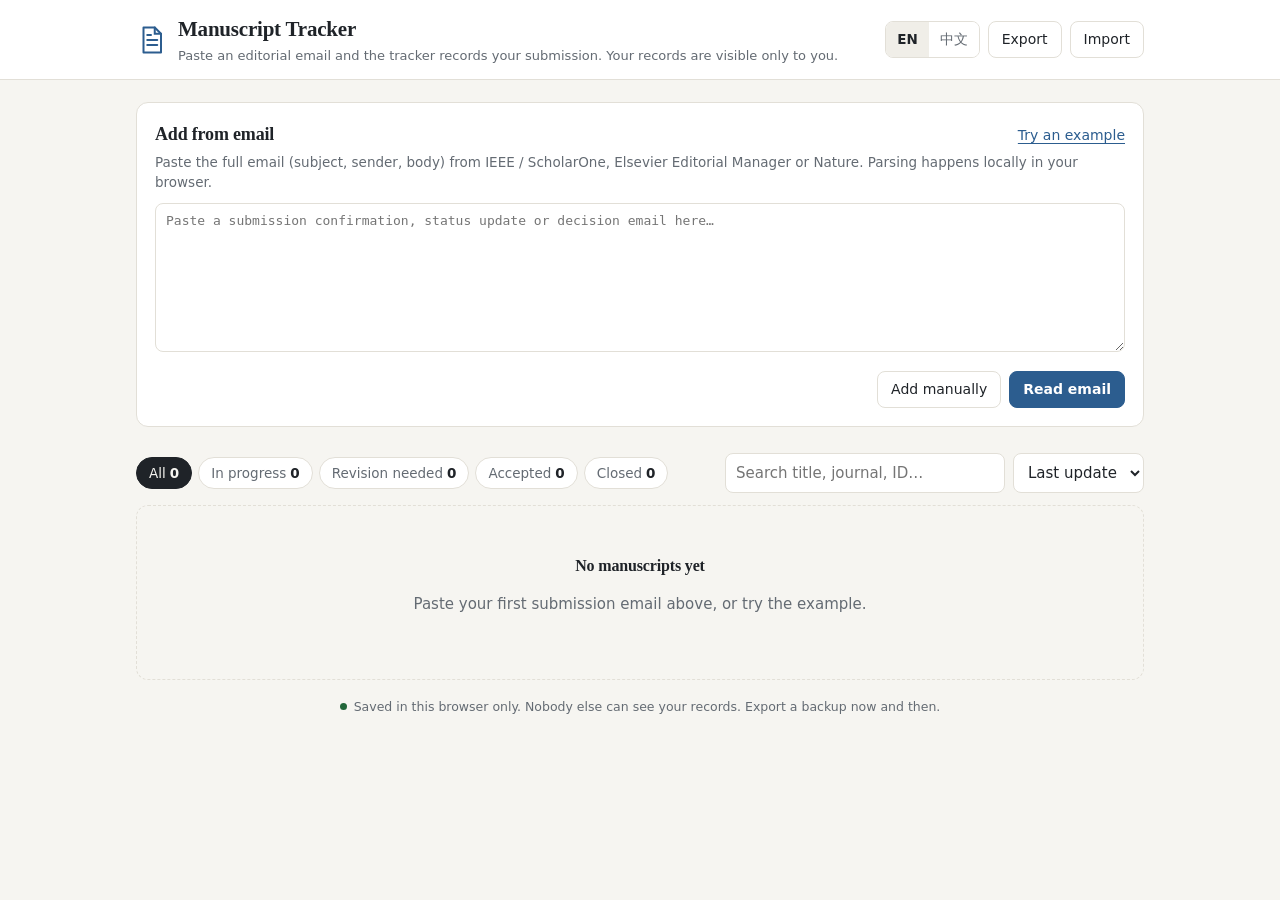
==== manuscript-tracker/index.html @ 5949093c "Add manuscript tracker page Paste editorial emails from IEEE ScholarOne, Elsevier Editorial Manager " ====
<!doctype html>
<html lang="en">
<head>
  <meta charset="utf-8">
  <meta name="viewport" content="width=device-width, initial-scale=1, viewport-fit=cover">
  <title>Manuscript Tracker</title>
  <meta name="claude:viewport-fit-sides" content="cover">
  <link rel="stylesheet" href="styles.css">
</head>
<body>
  <header class="topbar">
    <div class="wrap topbar-inner">
      <div class="brand">
        <svg class="logo" viewBox="0 0 24 24" aria-hidden="true"><path d="M6 2h9l5 5v15H6z" fill="none" stroke="currentColor" stroke-width="1.6" stroke-linejoin="round"/><path d="M15 2v5h5M9 12h8M9 16h8M9 8h3" fill="none" stroke="currentColor" stroke-width="1.6" stroke-linecap="round"/></svg>
        <div>
          <h1 data-i18n="appTitle">Manuscript Tracker</h1>
          <p class="tagline" data-i18n="tagline"></p>
        </div>
      </div>
      <div class="actions">
        <div class="seg" role="group" aria-label="Language">
          <button type="button" data-lang="en">EN</button>
          <button type="button" data-lang="zh">中文</button>
        </div>
        <details class="menu">
          <summary class="btn ghost" data-i18n="export"></summary>
          <div class="menu-pop">
            <button type="button" id="exportJson" data-i18n="exportJson"></button>
            <button type="button" id="exportCsv" data-i18n="exportCsv"></button>
          </div>
        </details>
        <label class="btn ghost" for="importFile"><span data-i18n="import"></span></label>
        <input type="file" id="importFile" accept=".json,application/json" hidden>
      </div>
    </div>
  </header>

  <main class="wrap">
    <section class="card paste">
      <div class="paste-head">
        <h2 data-i18n="pasteTitle"></h2>
        <button type="button" class="link" id="exampleBtn" data-i18n="tryExample"></button>
      </div>
      <p class="hint" data-i18n="pasteHint"></p>
      <textarea id="emailInput" rows="7" spellcheck="false" data-i18n-ph="pastePlaceholder"></textarea>
      <div class="row-end">
        <button type="button" class="btn ghost" id="manualBtn" data-i18n="addManual"></button>
        <button type="button" class="btn primary" id="parseBtn" data-i18n="parse"></button>
      </div>

      <form id="review" class="review" hidden>
        <h3 data-i18n="reviewTitle"></h3>
        <p class="match-note" id="matchNote" hidden data-i18n="matchFound"></p>
        <div class="grid">
          <label class="span2"><span data-i18n="fTitle"></span><textarea name="title" rows="2"></textarea></label>
          <label><span data-i18n="fJournal"></span><input name="journal"></label>
          <label><span data-i18n="fId"></span><input name="msId" class="mono"></label>
          <label><span data-i18n="fEvent"></span><select name="type"></select></label>
          <label><span data-i18n="fDate"></span><input name="date" type="date"></label>
          <label><span data-i18n="fPublisher"></span>
            <select name="publisher"><option>IEEE</option><option>Elsevier</option><option>Nature</option><option>Other</option></select>
          </label>
          <label class="due-field"><span data-i18n="fDue"></span><input name="due" type="date"></label>
          <label class="span2"><span data-i18n="fAttach"></span><select name="attach"></select></label>
        </div>
        <label class="check" id="keepWrap"><input type="checkbox" name="keep" checked> <span data-i18n="keepEmail"></span></label>
        <div class="row-end">
          <button type="button" class="btn ghost" id="cancelReview" data-i18n="cancel"></button>
          <button type="submit" class="btn primary" data-i18n="save"></button>
        </div>
      </form>
    </section>

    <section class="list-section">
      <div class="toolbar">
        <div class="chips" id="chips" role="tablist"></div>
        <div class="tools">
          <input type="search" id="search" data-i18n-ph="search">
          <select id="sort">
            <option value="updated" data-i18n="sortUpdated"></option>
            <option value="submitted" data-i18n="sortSubmitted"></option>
            <option value="due" data-i18n="sortDue"></option>
            <option value="journal" data-i18n="sortJournal"></option>
          </select>
        </div>
      </div>
      <ul class="list" id="list"></ul>
      <div class="empty" id="empty" hidden></div>
      <p class="foot" id="storageNote"></p>
    </section>
  </main>

  <div class="toast" id="toast" role="status" aria-live="polite"></div>

  <script src="i18n.js"></script>
  <script src="parser.js"></script>
  <script src="app.js"></script>
</body>
</html>
---- manuscript-tracker/styles.css ----
:root {
  --bg: #f6f5f1;
  --surface: #ffffff;
  --surface-2: #f0eee8;
  --text: #1f2328;
  --muted: #646b73;
  --line: #e2dfd7;
  --accent: #2c5d8f;
  --accent-text: #ffffff;
  --focus: #2c5d8f55;

  --s-active-bg: #e6eef7;   --s-active-fg: #24527f;
  --s-action-bg: #fbefd9;   --s-action-fg: #8a5400;
  --s-accepted-bg: #e3f1e6; --s-accepted-fg: #22663a;
  --s-rejected-bg: #f8e5e3; --s-rejected-fg: #9a2f24;
  --s-closed-bg: #ecebe7;   --s-closed-fg: #5c6066;
  --danger: #b3261e;

  --serif: "Iowan Old Style", "Palatino Linotype", Palatino, Georgia, "Songti SC", "SimSun", serif;
  --sans: system-ui, -apple-system, "Segoe UI", Roboto, "PingFang SC", "Microsoft YaHei", sans-serif;
  --mono: ui-monospace, "Cascadia Mono", Consolas, monospace;
  color-scheme: light;
}

@media (prefers-color-scheme: dark) {
  :root:not([data-theme="light"]) {
    --bg: #15171a; --surface: #1d2024; --surface-2: #25292e; --text: #e6e4df; --muted: #9aa0a6; --line: #30343a;
    --accent: #7fb0e0; --accent-text: #0f1a26; --focus: #7fb0e055;
    --s-active-bg: #1f3044;   --s-active-fg: #a9cbef;
    --s-action-bg: #3a2c12;   --s-action-fg: #f0c27a;
    --s-accepted-bg: #1d3426; --s-accepted-fg: #9ad3ab;
    --s-rejected-bg: #3d1f1c; --s-rejected-fg: #f0a59c;
    --s-closed-bg: #2a2d31;   --s-closed-fg: #a7abb0;
    --danger: #f2867c;
    color-scheme: dark;
  }
}
:root[data-theme="dark"] {
  --bg: #15171a; --surface: #1d2024; --surface-2: #25292e; --text: #e6e4df; --muted: #9aa0a6; --line: #30343a;
  --accent: #7fb0e0; --accent-text: #0f1a26; --focus: #7fb0e055;
  --s-active-bg: #1f3044;   --s-active-fg: #a9cbef;
  --s-action-bg: #3a2c12;   --s-action-fg: #f0c27a;
  --s-accepted-bg: #1d3426; --s-accepted-fg: #9ad3ab;
  --s-rejected-bg: #3d1f1c; --s-rejected-fg: #f0a59c;
  --s-closed-bg: #2a2d31;   --s-closed-fg: #a7abb0;
  --danger: #f2867c;
  color-scheme: dark;
}

* { box-sizing: border-box; }
html { -webkit-text-size-adjust: 100%; }
body { margin: 0; background: var(--bg); color: var(--text); font: 15px/1.5 var(--sans); }
.wrap { max-width: 1040px; margin: 0 auto; padding-left: max(16px, env(safe-area-inset-left, 0px)); padding-right: max(16px, env(safe-area-inset-right, 0px)); }
h1, h2, h3 { font-family: var(--serif); font-weight: 600; margin: 0; letter-spacing: -0.01em; }
h1 { font-size: 21px; }
h2 { font-size: 18px; }
h3 { font-size: 16px; }
button, input, select, textarea { font: inherit; color: inherit; }
:focus-visible { outline: 3px solid var(--focus); outline-offset: 1px; }
[hidden] { display: none !important; }
.mono { font-family: var(--mono); font-size: 13.5px; }

/* top bar */
.topbar { border-bottom: 1px solid var(--line); background: var(--surface); }
.topbar-inner { display: flex; align-items: center; justify-content: space-between; gap: 16px; padding-top: 14px; padding-bottom: 14px; flex-wrap: wrap; }
.brand { display: flex; gap: 12px; align-items: center; min-width: 0; }
.logo { width: 30px; height: 30px; color: var(--accent); flex: none; }
.tagline { margin: 0; color: var(--muted); font-size: 13px; }
.actions { display: flex; gap: 8px; align-items: center; flex-wrap: wrap; }

.btn { display: inline-flex; align-items: center; gap: 6px; border: 1px solid var(--line); background: var(--surface); border-radius: 8px; padding: 7px 13px; cursor: pointer; font-size: 14px; white-space: nowrap; }
.btn:hover { border-color: var(--muted); }
.btn svg { width: 16px; height: 16px; }
.btn.primary { background: var(--accent); color: var(--accent-text); border-color: var(--accent); font-weight: 600; }
.btn.primary:hover { filter: brightness(1.08); }
.btn.danger { color: var(--danger); }
.btn.small { padding: 4px 10px; font-size: 13px; }
.link { background: none; border: 0; padding: 0; color: var(--accent); cursor: pointer; font-size: 14px; text-decoration: underline; text-underline-offset: 3px; }

.seg { display: inline-flex; border: 1px solid var(--line); border-radius: 8px; overflow: hidden; }
.seg button { border: 0; background: var(--surface); padding: 7px 11px; cursor: pointer; font-size: 13.5px; color: var(--muted); }
.seg button[aria-pressed="true"] { background: var(--surface-2); color: var(--text); font-weight: 600; }

.menu { position: relative; }
.menu summary { list-style: none; }
.menu summary::-webkit-details-marker { display: none; }
.menu-pop { position: absolute; right: 0; top: calc(100% + 4px); background: var(--surface); border: 1px solid var(--line); border-radius: 8px; box-shadow: 0 8px 24px #0002; z-index: 5; min-width: 180px; padding: 4px; }
.menu-pop button { display: block; width: 100%; text-align: left; background: none; border: 0; padding: 8px 10px; border-radius: 6px; cursor: pointer; }
.menu-pop button:hover { background: var(--surface-2); }

/* paste card */
main.wrap { padding-top: 22px; padding-bottom: 40px; }
.card { background: var(--surface); border: 1px solid var(--line); border-radius: 12px; padding: 18px; }
.paste-head { display: flex; justify-content: space-between; align-items: baseline; gap: 12px; }
.hint { color: var(--muted); font-size: 13.5px; margin: 4px 0 10px; }
textarea, input, select { background: var(--surface); border: 1px solid var(--line); border-radius: 8px; padding: 8px 10px; width: 100%; }
textarea { resize: vertical; }
#emailInput { font-family: var(--mono); font-size: 13px; line-height: 1.45; min-height: 120px; }
.row-end { display: flex; justify-content: flex-end; gap: 8px; margin-top: 12px; flex-wrap: wrap; }

.review { margin-top: 18px; border-top: 1px dashed var(--line); padding-top: 16px; }
.review h3 { margin-bottom: 10px; }
.match-note { background: var(--s-active-bg); color: var(--s-active-fg); padding: 8px 12px; border-radius: 8px; font-size: 13.5px; margin: 0 0 12px; }
.grid { display: grid; grid-template-columns: repeat(2, minmax(0, 1fr)); gap: 12px 14px; }
.grid label { display: flex; flex-direction: column; gap: 4px; font-size: 13px; color: var(--muted); }
.grid label > :not(span) { color: var(--text); font-size: 14.5px; }
.grid .span2 { grid-column: 1 / -1; }
.missing { border-color: var(--s-action-fg); background: var(--s-action-bg); }
.check { display: flex; gap: 8px; align-items: center; margin-top: 12px; font-size: 13.5px; color: var(--muted); }
.check input { width: auto; }

/* list */
.list-section { margin-top: 26px; }
.toolbar { display: flex; justify-content: space-between; align-items: center; gap: 12px; flex-wrap: wrap; margin-bottom: 12px; }
.chips { display: flex; gap: 6px; flex-wrap: wrap; }
.chip { border: 1px solid var(--line); background: var(--surface); border-radius: 999px; padding: 5px 12px; font-size: 13.5px; cursor: pointer; color: var(--muted); }
.chip b { font-weight: 600; color: var(--text); margin-left: 4px; font-variant-numeric: tabular-nums; }
.chip[aria-selected="true"] { background: var(--text); color: var(--bg); border-color: var(--text); }
.chip[aria-selected="true"] b { color: var(--bg); }
.tools { display: flex; gap: 8px; flex: 1 1 320px; justify-content: flex-end; }
.tools input { max-width: 280px; }
.tools select { width: auto; }

.list { list-style: none; margin: 0; padding: 0; display: flex; flex-direction: column; gap: 8px; }
.item { background: var(--surface); border: 1px solid var(--line); border-radius: 10px; }
.item.open { border-color: var(--muted); }
.item-head { display: grid; grid-template-columns: 150px minmax(0, 1fr) auto; gap: 14px; align-items: center; padding: 12px 14px; cursor: pointer; width: 100%; background: none; border: 0; text-align: left; }
.item-title, .item-meta { display: block; }
.item-title { font-family: var(--serif); font-size: 16px; font-weight: 600; line-height: 1.35; display: -webkit-box; -webkit-line-clamp: 2; -webkit-box-orient: vertical; overflow: hidden; }
.item-meta { color: var(--muted); font-size: 13px; margin-top: 2px; overflow: hidden; text-overflow: ellipsis; white-space: nowrap; }
.item-meta .mono { font-size: 12.5px; }
.item-side { text-align: right; font-size: 12.5px; color: var(--muted); white-space: nowrap; display: flex; flex-direction: column; align-items: flex-end; gap: 3px; }
.item-side .days { font-size: 14px; color: var(--text); font-variant-numeric: tabular-nums; }

.badge { display: inline-block; padding: 3px 9px; border-radius: 6px; font-size: 12.5px; font-weight: 600; white-space: nowrap; justify-self: start; }
.g-active { background: var(--s-active-bg); color: var(--s-active-fg); }
.g-action { background: var(--s-action-bg); color: var(--s-action-fg); }
.g-accepted { background: var(--s-accepted-bg); color: var(--s-accepted-fg); }
.g-rejected { background: var(--s-rejected-bg); color: var(--s-rejected-fg); }
.g-closed { background: var(--s-closed-bg); color: var(--s-closed-fg); }
.due { font-weight: 600; color: var(--s-action-fg); }
.due.late { color: var(--danger); }

.detail { border-top: 1px solid var(--line); padding: 14px; display: grid; grid-template-columns: minmax(0, 1fr) minmax(0, 1fr); gap: 20px; }
.detail .grid { grid-template-columns: 1fr 1fr; }
.detail-actions { display: flex; gap: 8px; flex-wrap: wrap; margin-top: 12px; }
.timeline { list-style: none; margin: 8px 0 0; padding: 0 0 0 14px; border-left: 2px solid var(--line); }
.timeline li { position: relative; padding: 0 0 12px 10px; }
.timeline li::before { content: ""; position: absolute; left: -21px; top: 6px; width: 10px; height: 10px; border-radius: 50%; background: var(--surface); border: 2px solid var(--muted); }
.timeline .t-row { display: flex; gap: 8px; align-items: center; flex-wrap: wrap; font-size: 13.5px; }
.timeline .t-date { color: var(--muted); font-variant-numeric: tabular-nums; }
.timeline .t-tools { margin-left: auto; display: flex; gap: 8px; }
.timeline .t-tools button { background: none; border: 0; padding: 0; color: var(--muted); cursor: pointer; font-size: 12.5px; text-decoration: underline; }
.timeline pre { white-space: pre-wrap; word-break: break-word; font: 12px/1.45 var(--mono); background: var(--surface-2); border-radius: 6px; padding: 8px; margin: 6px 0 0; max-height: 260px; overflow: auto; }
.add-event { display: flex; gap: 6px; flex-wrap: wrap; margin-top: 4px; }
.add-event select, .add-event input { width: auto; flex: 1 1 130px; padding: 5px 8px; font-size: 13.5px; }

.empty { text-align: center; padding: 48px 16px; border: 1px dashed var(--line); border-radius: 12px; color: var(--muted); }
.empty h3 { color: var(--text); margin-bottom: 4px; }
.foot { color: var(--muted); font-size: 12.5px; margin-top: 18px; text-align: center; }

.foot::before { content: ""; display: inline-block; width: 7px; height: 7px; border-radius: 50%; background: var(--s-accepted-fg); margin-right: 7px; vertical-align: 1px; }
.btn[data-armed] { background: var(--s-rejected-bg); border-color: var(--danger); }
.timeline .t-tools button[data-armed] { color: var(--danger); font-weight: 600; }

.toast { position: fixed; left: 50%; bottom: calc(24px + env(safe-area-inset-bottom, 0px)); transform: translate(-50%, 20px); background: var(--text); color: var(--bg); padding: 9px 16px; border-radius: 8px; font-size: 14px; opacity: 0; pointer-events: none; transition: opacity .2s, transform .2s; max-width: calc(100vw - 32px); }
.toast.show { opacity: 1; transform: translate(-50%, 0); }

@media (max-width: 720px) {
  .tagline { display: none; }
  .grid, .detail, .detail .grid { grid-template-columns: 1fr; }
  .item-head { grid-template-columns: minmax(0, 1fr); gap: 6px; }
  .item-side { flex-direction: row; flex-wrap: wrap; justify-content: flex-start; gap: 4px 12px; text-align: left; }
  .tools { flex-basis: 100%; }
  .tools input { max-width: none; }
}
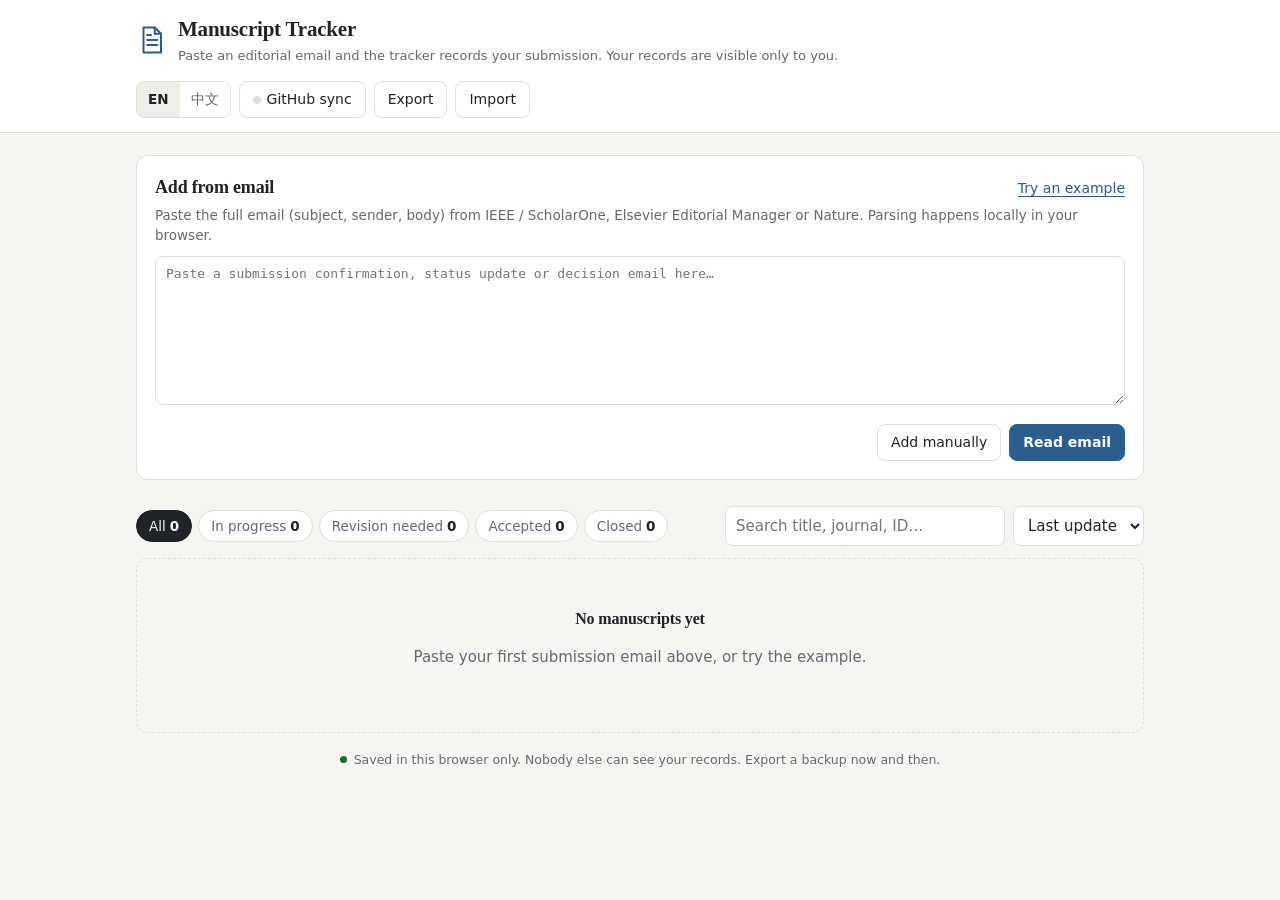
==== commit acb39e31: "Add optional GitHub sync to manuscript tracker Records can now sync across devices through a private" ====
--- a/manuscript-tracker/index.html
+++ b/manuscript-tracker/index.html
@@ -5,6 +5,8 @@
   <meta name="viewport" content="width=device-width, initial-scale=1, viewport-fit=cover">
   <title>Manuscript Tracker</title>
   <meta name="claude:viewport-fit-sides" content="cover">
+  <meta http-equiv="Content-Security-Policy" content="default-src 'self'; connect-src https://api.github.com; img-src 'self' data:; object-src 'none'; base-uri 'none'; form-action 'none'">
+  <meta name="referrer" content="no-referrer">
   <link rel="stylesheet" href="styles.css">
 </head>
 <body>
@@ -22,6 +24,10 @@
           <button type="button" data-lang="en">EN</button>
           <button type="button" data-lang="zh">中文</button>
         </div>
+        <button type="button" class="btn ghost" id="syncBtn" hidden>
+          <span class="sync-dot" data-state="off" aria-hidden="true"></span>
+          <span data-i18n="syncBtn"></span>
+        </button>
         <details class="menu">
           <summary class="btn ghost" data-i18n="export"></summary>
           <div class="menu-pop">
@@ -90,10 +96,19 @@
     </section>
   </main>
 
+  <dialog id="syncDialog" aria-labelledby="syncTitle">
+    <div class="dlg-head">
+      <h2 id="syncTitle" data-i18n="ghTitle"></h2>
+      <button type="button" class="icon-btn" id="syncClose" aria-label="Close">×</button>
+    </div>
+    <div id="syncBody"></div>
+  </dialog>
+
   <div class="toast" id="toast" role="status" aria-live="polite"></div>
 
   <script src="i18n.js"></script>
   <script src="parser.js"></script>
+  <script src="github-sync.js"></script>
   <script src="app.js"></script>
 </body>
 </html>
--- a/manuscript-tracker/styles.css
+++ b/manuscript-tracker/styles.css
@@ -174,3 +174,25 @@
   .tools { flex-basis: 100%; }
   .tools input { max-width: none; }
 }
+
+/* GitHub sync */
+.item-main { min-width: 0; }
+.sync-dot { width: 8px; height: 8px; border-radius: 50%; background: var(--line); flex: none; }
+.sync-dot[data-state="ok"] { background: var(--s-accepted-fg); }
+.sync-dot[data-state="syncing"] { background: var(--accent); }
+.sync-dot[data-state="error"] { background: var(--danger); }
+dialog { border: 1px solid var(--line); border-radius: 14px; padding: 0; width: min(600px, calc(100vw - 32px)); max-height: calc(100vh - 48px); background: var(--surface); color: var(--text); }
+dialog::backdrop { background: #0007; }
+.dlg-head { display: flex; justify-content: space-between; align-items: center; gap: 12px; padding: 16px 18px 4px; }
+.icon-btn { background: none; border: 0; font-size: 24px; line-height: 1; cursor: pointer; color: var(--muted); padding: 4px 8px; }
+#syncBody { padding: 0 18px 18px; font-size: 14px; }
+#syncBody a { color: var(--accent); }
+.steps { margin: 10px 0 16px; padding-left: 20px; display: flex; flex-direction: column; gap: 10px; }
+.steps small { display: block; color: var(--muted); font-size: 12.5px; margin-top: 2px; }
+.sync-form { display: flex; flex-direction: column; gap: 10px; border-top: 1px dashed var(--line); padding-top: 14px; }
+.sync-form > label:not(.check) { display: flex; flex-direction: column; gap: 4px; font-size: 13px; color: var(--muted); }
+.sync-form .check { margin-top: 0; }
+.err-text { color: var(--danger); font-size: 13px; margin: 0; min-height: 1em; }
+.sync-status { padding: 9px 12px; border-radius: 8px; background: var(--surface-2); font-size: 13.5px; }
+.sync-status[data-state="error"] { background: var(--s-rejected-bg); color: var(--s-rejected-fg); }
+.sync-status[data-state="ok"] { background: var(--s-accepted-bg); color: var(--s-accepted-fg); }
